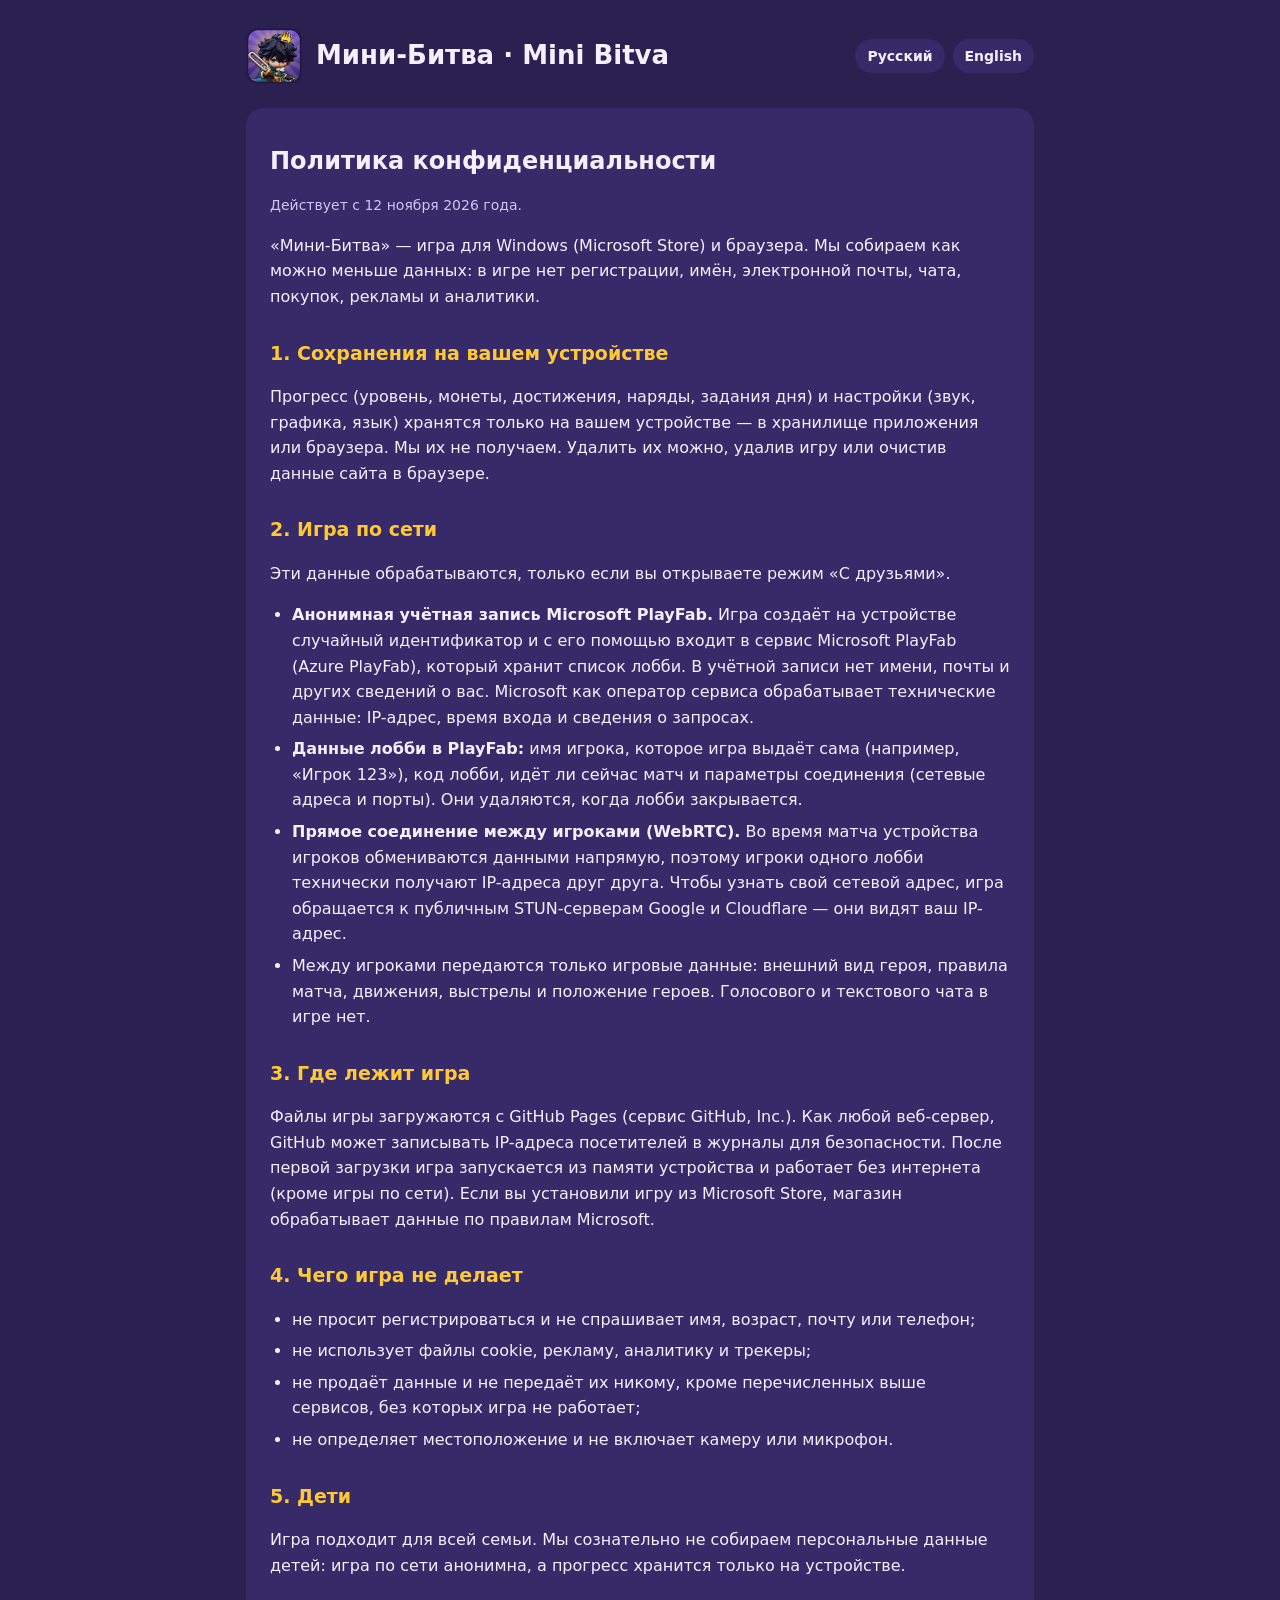
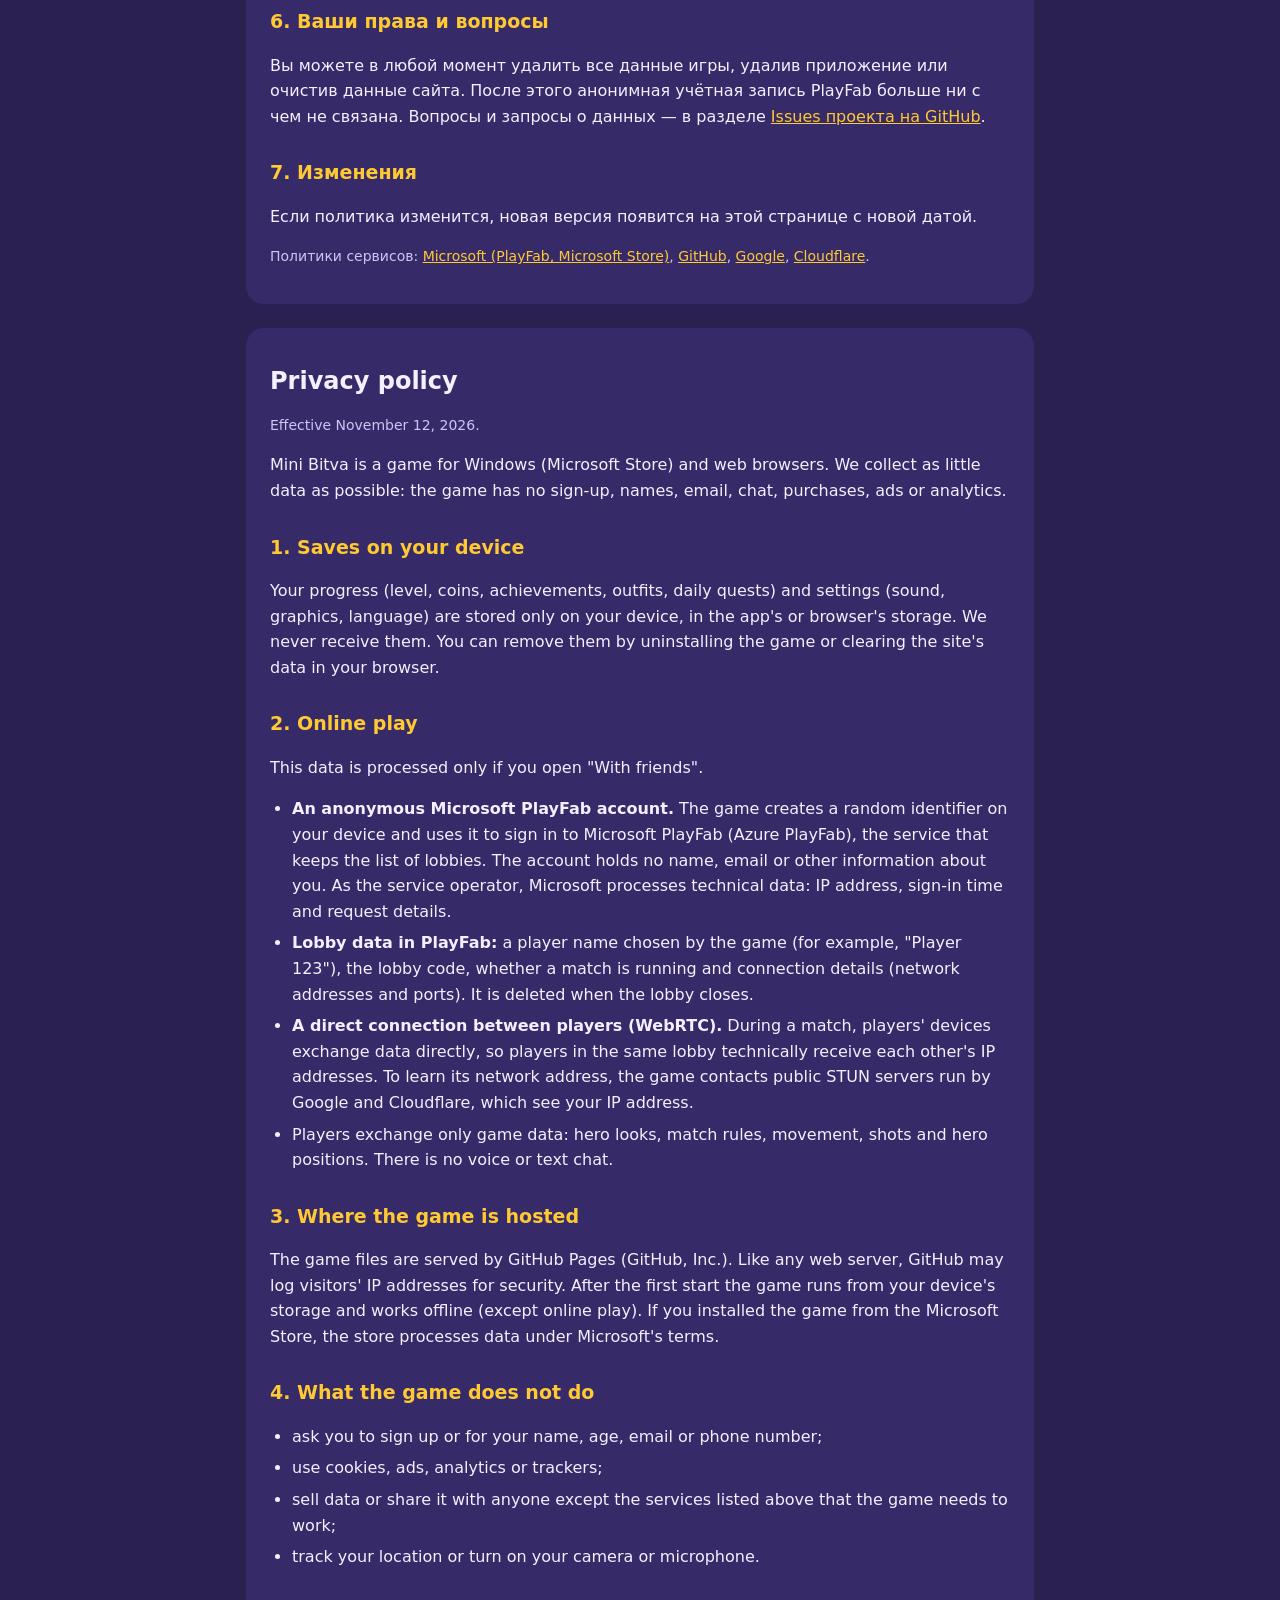
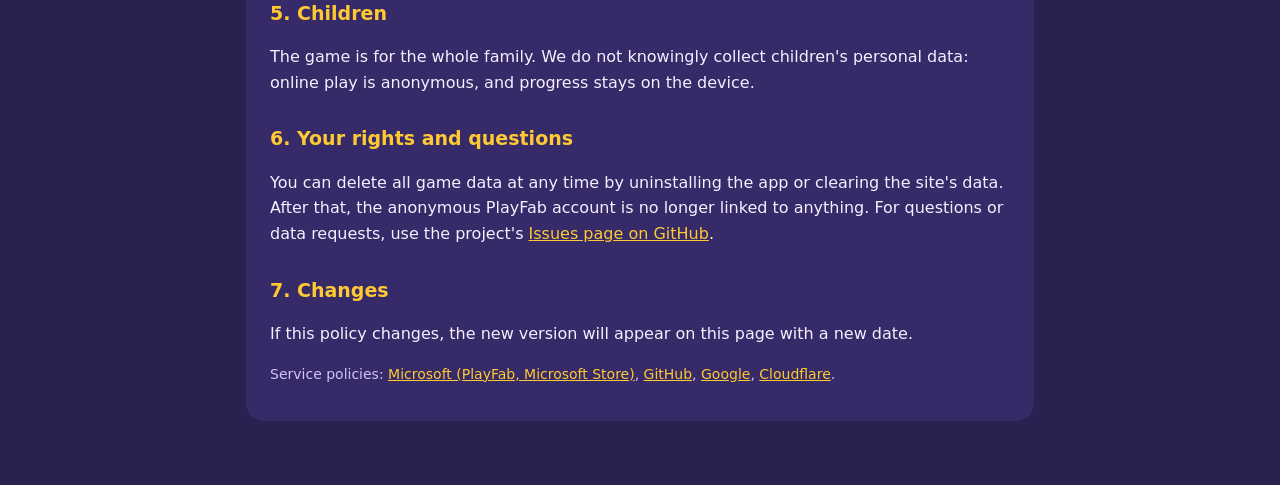
==== privacy.html @ e7b1a183 "Mini Bitva web version (PWA): game files" ====
<!doctype html>
<html lang="ru">
  <head>
    <meta charset="utf-8" />
    <meta name="viewport" content="width=device-width,initial-scale=1" />
    <meta name="theme-color" content="#2a2150" />
    <title>Мини-Битва — политика конфиденциальности · Privacy policy</title>
    <link rel="icon" href="icon-48.png" sizes="48x48" />
    <style>
      :root {
        color-scheme: dark;
        --bg: #2a2150;
        --panel: #362a68;
        --text: #f4f0ff;
        --muted: #cfc4f5;
        --gold: #ffc933;
      }
      * {
        box-sizing: border-box;
      }
      body {
        margin: 0;
        background: var(--bg);
        color: var(--text);
        font: 16px/1.6 system-ui, -apple-system, "Segoe UI", Roboto, sans-serif;
      }
      main {
        max-width: 820px;
        margin: 0 auto;
        padding: 28px 16px 64px;
      }
      header {
        display: flex;
        align-items: center;
        gap: 14px;
        flex-wrap: wrap;
      }
      header img {
        width: 56px;
        height: 56px;
      }
      header nav {
        margin-left: auto;
        display: flex;
        gap: 8px;
      }
      header nav a {
        padding: 6px 12px;
        border-radius: 999px;
        background: var(--panel);
        color: var(--text);
        text-decoration: none;
        font-weight: 700;
        font-size: 14px;
      }
      h1 {
        margin: 0;
        font-size: 26px;
        line-height: 1.2;
      }
      h2 {
        color: var(--gold);
        font-size: 19px;
        margin: 28px 0 6px;
      }
      section.lang {
        background: var(--panel);
        border-radius: 18px;
        padding: 6px 24px 22px;
        margin-top: 24px;
      }
      .date,
      .note {
        color: var(--muted);
        font-size: 14px;
      }
      a {
        color: var(--gold);
      }
      ul {
        padding-left: 22px;
      }
      li + li {
        margin-top: 6px;
      }
    </style>
  </head>
  <body>
    <main>
      <header>
        <img src="icon-192.png" alt="" />
        <h1>Мини-Битва · Mini Bitva</h1>
        <nav><a href="#ru">Русский</a><a href="#en">English</a></nav>
      </header>

      <section class="lang" id="ru" lang="ru">
        <h2 style="color: var(--text); font-size: 24px">Политика конфиденциальности</h2>
        <p class="date">Действует с 12 ноября 2026 года.</p>
        <p>
          «Мини-Битва» — игра для Windows (Microsoft Store) и браузера. Мы собираем как можно меньше данных: в игре нет регистрации, имён, электронной почты,
          чата, покупок, рекламы и аналитики.
        </p>

        <h2>1. Сохранения на вашем устройстве</h2>
        <p>
          Прогресс (уровень, монеты, достижения, наряды, задания дня) и настройки (звук, графика, язык) хранятся только на вашем устройстве — в хранилище
          приложения или браузера. Мы их не получаем. Удалить их можно, удалив игру или очистив данные сайта в браузере.
        </p>

        <h2>2. Игра по сети</h2>
        <p>Эти данные обрабатываются, только если вы открываете режим «С друзьями».</p>
        <ul>
          <li>
            <b>Анонимная учётная запись Microsoft PlayFab.</b> Игра создаёт на устройстве случайный идентификатор и с его помощью входит в сервис Microsoft
            PlayFab (Azure PlayFab), который хранит список лобби. В учётной записи нет имени, почты и других сведений о вас. Microsoft как оператор сервиса
            обрабатывает технические данные: IP-адрес, время входа и сведения о запросах.
          </li>
          <li>
            <b>Данные лобби в PlayFab:</b> имя игрока, которое игра выдаёт сама (например, «Игрок 123»), код лобби, идёт ли сейчас матч и параметры
            соединения (сетевые адреса и порты). Они удаляются, когда лобби закрывается.
          </li>
          <li>
            <b>Прямое соединение между игроками (WebRTC).</b> Во время матча устройства игроков обмениваются данными напрямую, поэтому игроки одного лобби
            технически получают IP-адреса друг друга. Чтобы узнать свой сетевой адрес, игра обращается к публичным STUN-серверам Google и Cloudflare — они
            видят ваш IP-адрес.
          </li>
          <li>Между игроками передаются только игровые данные: внешний вид героя, правила матча, движения, выстрелы и положение героев. Голосового и текстового чата в игре нет.</li>
        </ul>

        <h2>3. Где лежит игра</h2>
        <p>
          Файлы игры загружаются с GitHub Pages (сервис GitHub, Inc.). Как любой веб-сервер, GitHub может записывать IP-адреса посетителей в журналы для
          безопасности. После первой загрузки игра запускается из памяти устройства и работает без интернета (кроме игры по сети). Если вы установили игру
          из Microsoft Store, магазин обрабатывает данные по правилам Microsoft.
        </p>

        <h2>4. Чего игра не делает</h2>
        <ul>
          <li>не просит регистрироваться и не спрашивает имя, возраст, почту или телефон;</li>
          <li>не использует файлы cookie, рекламу, аналитику и трекеры;</li>
          <li>не продаёт данные и не передаёт их никому, кроме перечисленных выше сервисов, без которых игра не работает;</li>
          <li>не определяет местоположение и не включает камеру или микрофон.</li>
        </ul>

        <h2>5. Дети</h2>
        <p>
          Игра подходит для всей семьи. Мы сознательно не собираем персональные данные детей: игра по сети анонимна, а прогресс хранится только на устройстве.
        </p>

        <h2>6. Ваши права и вопросы</h2>
        <p>
          Вы можете в любой момент удалить все данные игры, удалив приложение или очистив данные сайта. После этого анонимная учётная запись PlayFab больше
          ни с чем не связана. Вопросы и запросы о данных — в разделе
          <a href="https://github.com/Zheka0014/mini-bitva/issues" rel="noopener">Issues проекта на GitHub</a>.
        </p>

        <h2>7. Изменения</h2>
        <p>Если политика изменится, новая версия появится на этой странице с новой датой.</p>
        <p class="note">
          Политики сервисов: <a href="https://privacy.microsoft.com/privacystatement" rel="noopener">Microsoft (PlayFab, Microsoft Store)</a>,
          <a href="https://docs.github.com/site-policy/privacy-policies/github-general-privacy-statement" rel="noopener">GitHub</a>,
          <a href="https://policies.google.com/privacy" rel="noopener">Google</a>, <a href="https://www.cloudflare.com/privacypolicy/" rel="noopener">Cloudflare</a>.
        </p>
      </section>

      <section class="lang" id="en" lang="en">
        <h2 style="color: var(--text); font-size: 24px">Privacy policy</h2>
        <p class="date">Effective November 12, 2026.</p>
        <p>
          Mini Bitva is a game for Windows (Microsoft Store) and web browsers. We collect as little data as possible: the game has no sign-up, names, email,
          chat, purchases, ads or analytics.
        </p>

        <h2>1. Saves on your device</h2>
        <p>
          Your progress (level, coins, achievements, outfits, daily quests) and settings (sound, graphics, language) are stored only on your device, in the
          app's or browser's storage. We never receive them. You can remove them by uninstalling the game or clearing the site's data in your browser.
        </p>

        <h2>2. Online play</h2>
        <p>This data is processed only if you open "With friends".</p>
        <ul>
          <li>
            <b>An anonymous Microsoft PlayFab account.</b> The game creates a random identifier on your device and uses it to sign in to Microsoft PlayFab
            (Azure PlayFab), the service that keeps the list of lobbies. The account holds no name, email or other information about you. As the service
            operator, Microsoft processes technical data: IP address, sign-in time and request details.
          </li>
          <li>
            <b>Lobby data in PlayFab:</b> a player name chosen by the game (for example, "Player 123"), the lobby code, whether a match is running and
            connection details (network addresses and ports). It is deleted when the lobby closes.
          </li>
          <li>
            <b>A direct connection between players (WebRTC).</b> During a match, players' devices exchange data directly, so players in the same lobby
            technically receive each other's IP addresses. To learn its network address, the game contacts public STUN servers run by Google and Cloudflare,
            which see your IP address.
          </li>
          <li>Players exchange only game data: hero looks, match rules, movement, shots and hero positions. There is no voice or text chat.</li>
        </ul>

        <h2>3. Where the game is hosted</h2>
        <p>
          The game files are served by GitHub Pages (GitHub, Inc.). Like any web server, GitHub may log visitors' IP addresses for security. After the first
          start the game runs from your device's storage and works offline (except online play). If you installed the game from the Microsoft Store, the store
          processes data under Microsoft's terms.
        </p>

        <h2>4. What the game does not do</h2>
        <ul>
          <li>ask you to sign up or for your name, age, email or phone number;</li>
          <li>use cookies, ads, analytics or trackers;</li>
          <li>sell data or share it with anyone except the services listed above that the game needs to work;</li>
          <li>track your location or turn on your camera or microphone.</li>
        </ul>

        <h2>5. Children</h2>
        <p>The game is for the whole family. We do not knowingly collect children's personal data: online play is anonymous, and progress stays on the device.</p>

        <h2>6. Your rights and questions</h2>
        <p>
          You can delete all game data at any time by uninstalling the app or clearing the site's data. After that, the anonymous PlayFab account is no longer
          linked to anything. For questions or data requests, use the project's
          <a href="https://github.com/Zheka0014/mini-bitva/issues" rel="noopener">Issues page on GitHub</a>.
        </p>

        <h2>7. Changes</h2>
        <p>If this policy changes, the new version will appear on this page with a new date.</p>
        <p class="note">
          Service policies: <a href="https://privacy.microsoft.com/privacystatement" rel="noopener">Microsoft (PlayFab, Microsoft Store)</a>,
          <a href="https://docs.github.com/site-policy/privacy-policies/github-general-privacy-statement" rel="noopener">GitHub</a>,
          <a href="https://policies.google.com/privacy" rel="noopener">Google</a>, <a href="https://www.cloudflare.com/privacypolicy/" rel="noopener">Cloudflare</a>.
        </p>
      </section>
    </main>
  </body>
</html>
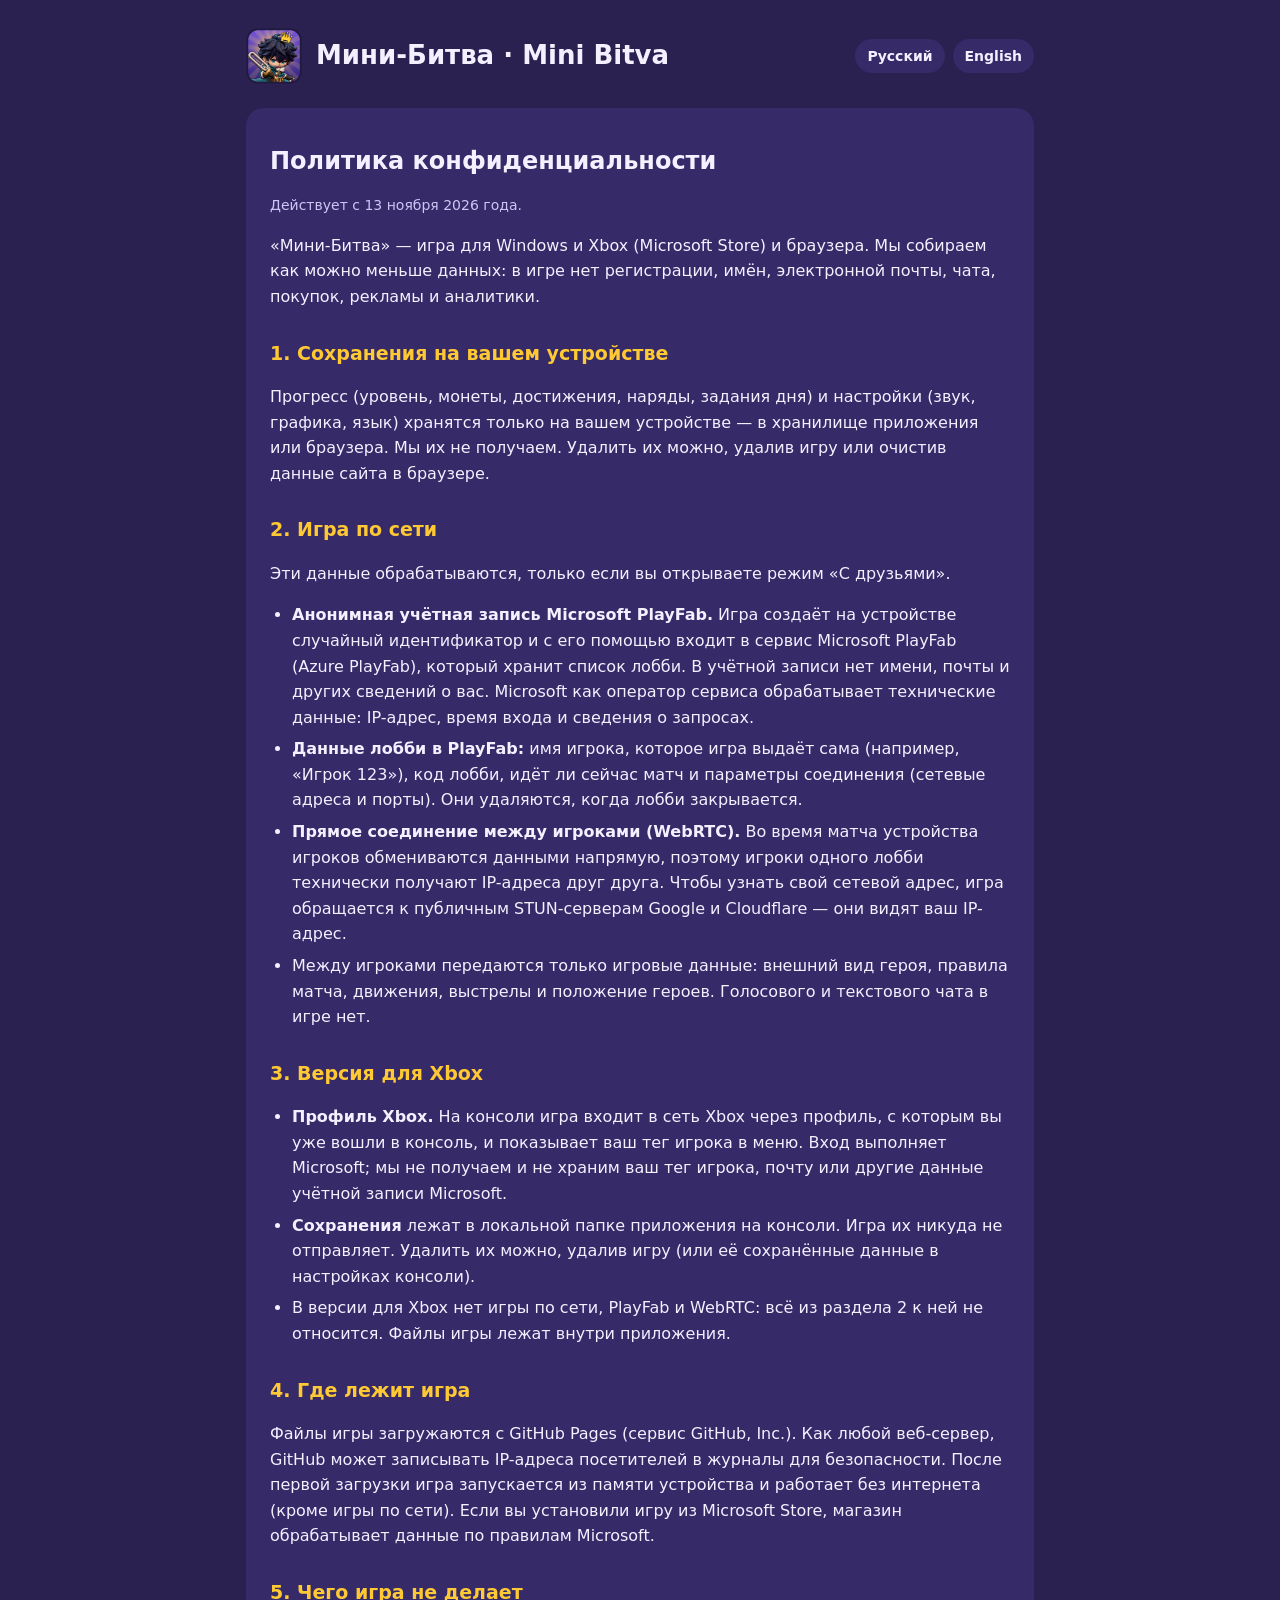
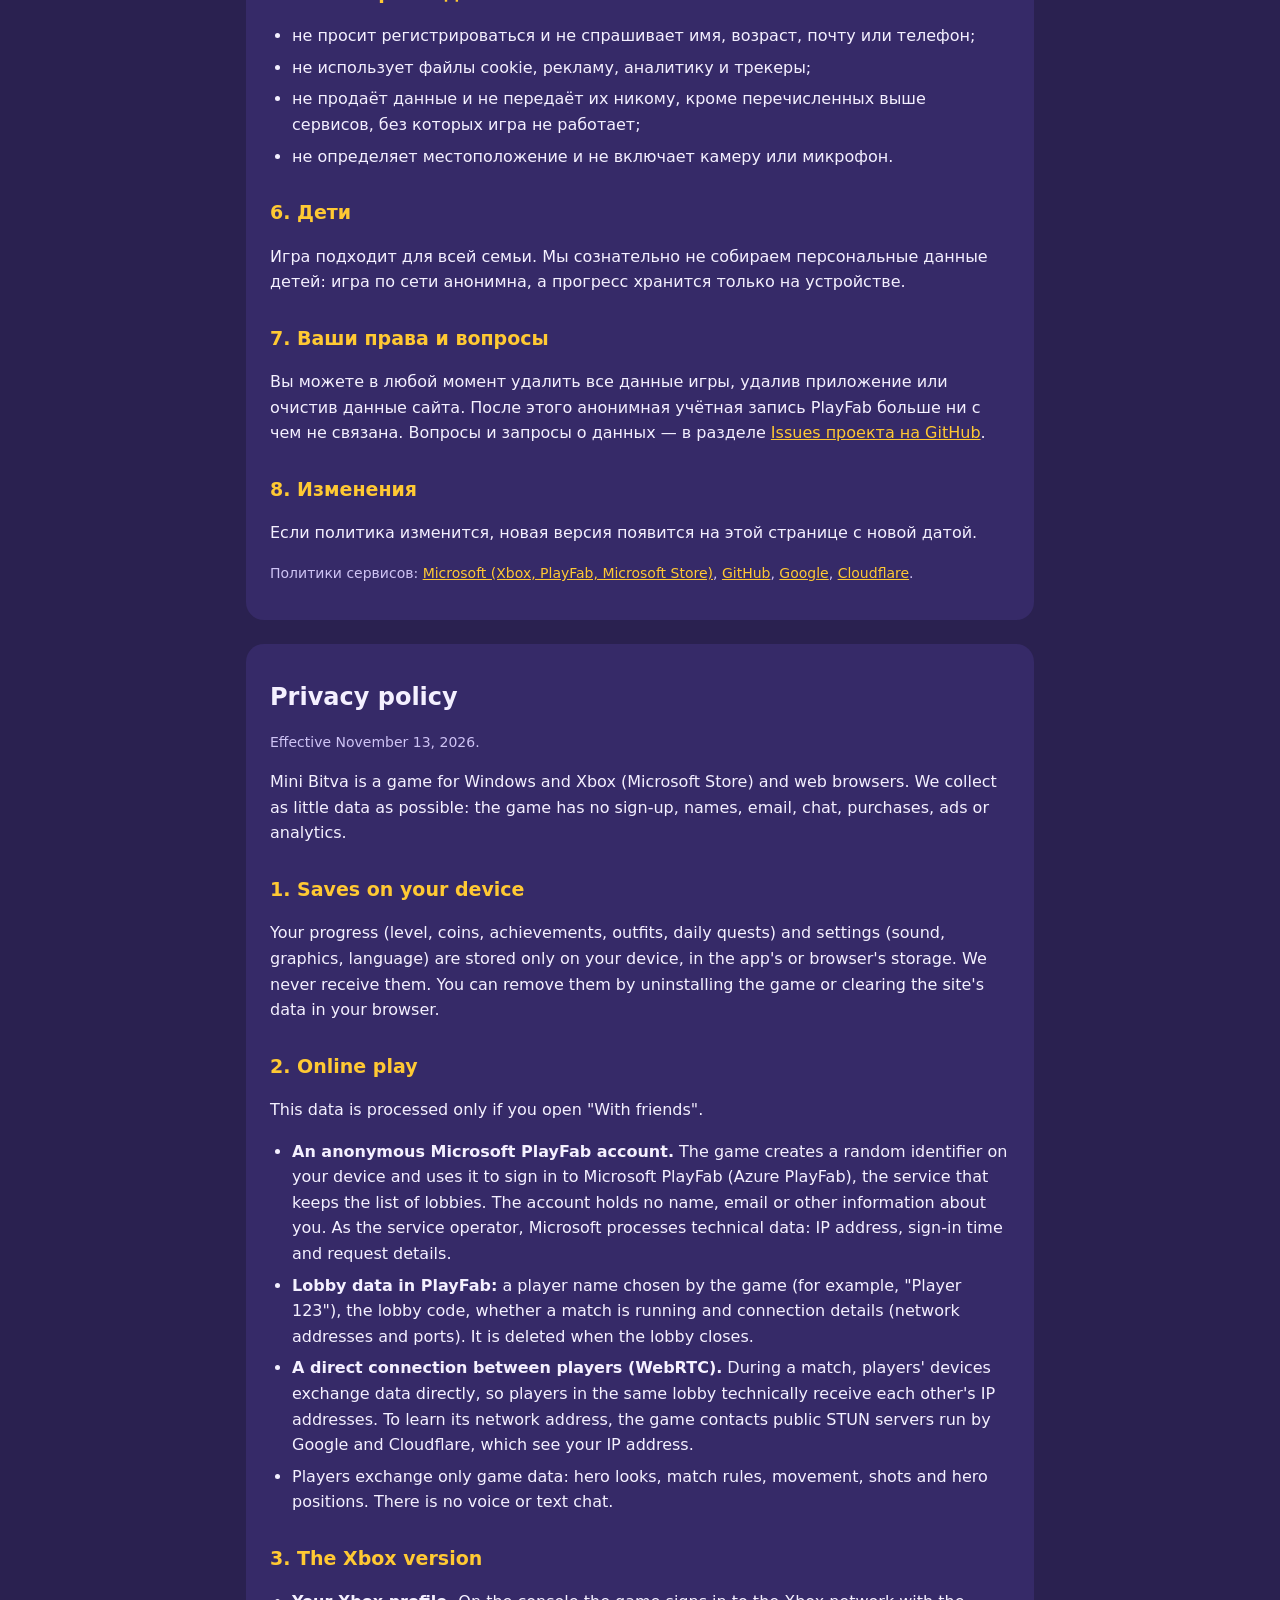
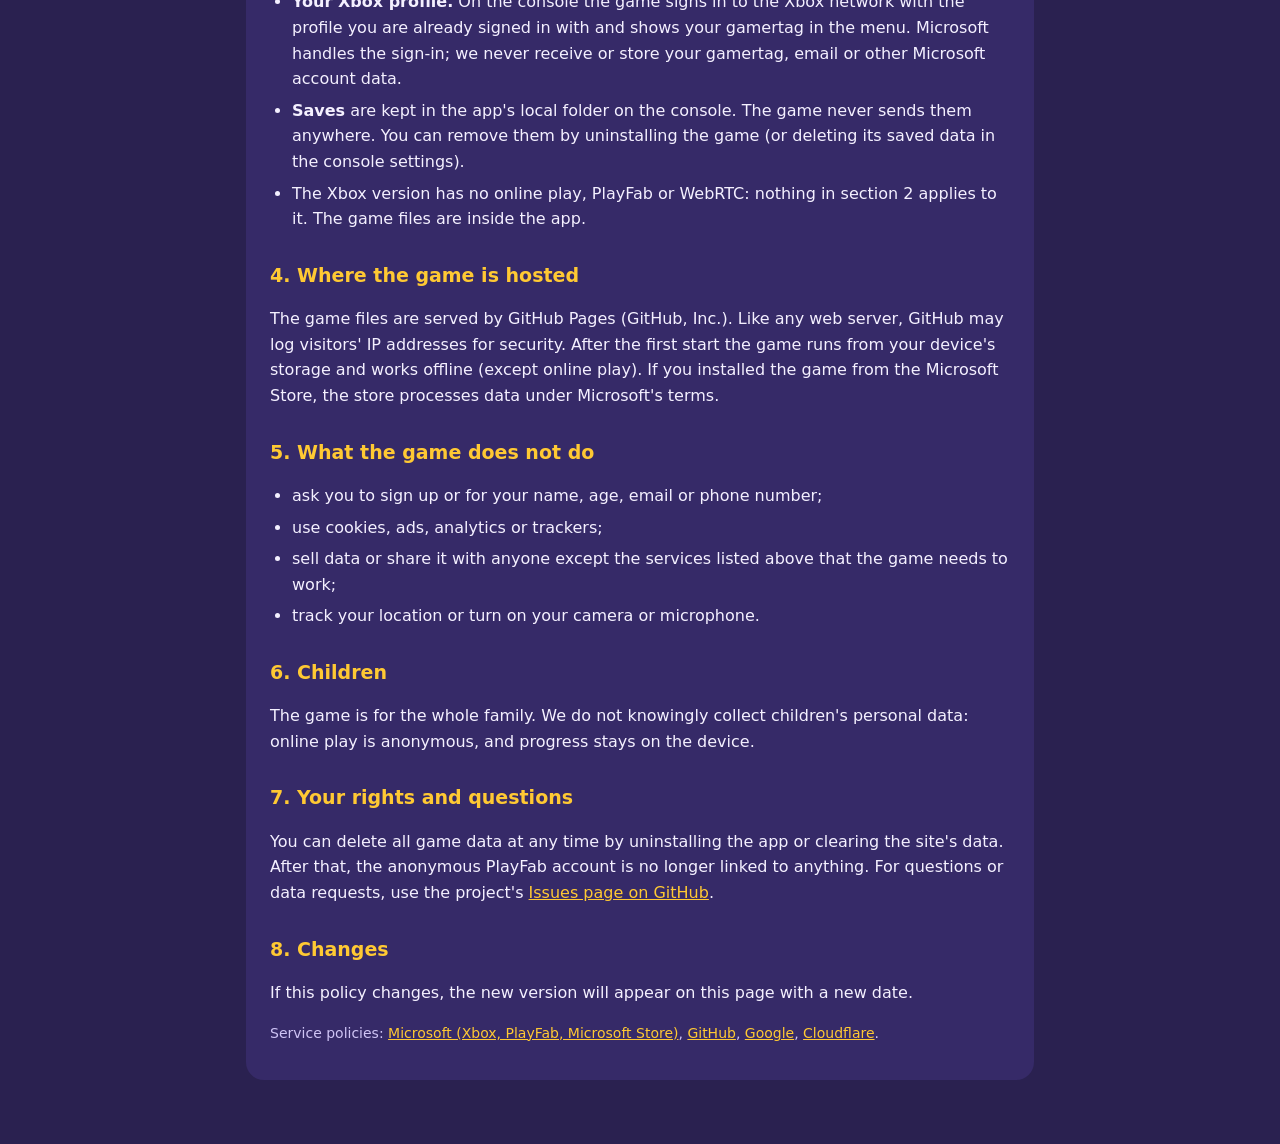
==== commit 92ec8fde: "Privacy policy: Xbox version" ====
--- a/privacy.html
+++ b/privacy.html
@@ -95,9 +95,9 @@
 
       <section class="lang" id="ru" lang="ru">
         <h2 style="color: var(--text); font-size: 24px">Политика конфиденциальности</h2>
-        <p class="date">Действует с 12 ноября 2026 года.</p>
-        <p>
-          «Мини-Битва» — игра для Windows (Microsoft Store) и браузера. Мы собираем как можно меньше данных: в игре нет регистрации, имён, электронной почты,
+        <p class="date">Действует с 13 ноября 2026 года.</p>
+        <p>
+          «Мини-Битва» — игра для Windows и Xbox (Microsoft Store) и браузера. Мы собираем как можно меньше данных: в игре нет регистрации, имён, электронной почты,
           чата, покупок, рекламы и аналитики.
         </p>
 
@@ -127,14 +127,27 @@
           <li>Между игроками передаются только игровые данные: внешний вид героя, правила матча, движения, выстрелы и положение героев. Голосового и текстового чата в игре нет.</li>
         </ul>
 
-        <h2>3. Где лежит игра</h2>
+        <h2>3. Версия для Xbox</h2>
+        <ul>
+          <li>
+            <b>Профиль Xbox.</b> На консоли игра входит в сеть Xbox через профиль, с которым вы уже вошли в консоль, и показывает ваш тег игрока в меню.
+            Вход выполняет Microsoft; мы не получаем и не храним ваш тег игрока, почту или другие данные учётной записи Microsoft.
+          </li>
+          <li>
+            <b>Сохранения</b> лежат в локальной папке приложения на консоли. Игра их никуда не отправляет. Удалить их можно, удалив игру
+            (или её сохранённые данные в настройках консоли).
+          </li>
+          <li>В версии для Xbox нет игры по сети, PlayFab и WebRTC: всё из раздела 2 к ней не относится. Файлы игры лежат внутри приложения.</li>
+        </ul>
+
+        <h2>4. Где лежит игра</h2>
         <p>
           Файлы игры загружаются с GitHub Pages (сервис GitHub, Inc.). Как любой веб-сервер, GitHub может записывать IP-адреса посетителей в журналы для
           безопасности. После первой загрузки игра запускается из памяти устройства и работает без интернета (кроме игры по сети). Если вы установили игру
           из Microsoft Store, магазин обрабатывает данные по правилам Microsoft.
         </p>
 
-        <h2>4. Чего игра не делает</h2>
+        <h2>5. Чего игра не делает</h2>
         <ul>
           <li>не просит регистрироваться и не спрашивает имя, возраст, почту или телефон;</li>
           <li>не использует файлы cookie, рекламу, аналитику и трекеры;</li>
@@ -142,22 +155,22 @@
           <li>не определяет местоположение и не включает камеру или микрофон.</li>
         </ul>
 
-        <h2>5. Дети</h2>
+        <h2>6. Дети</h2>
         <p>
           Игра подходит для всей семьи. Мы сознательно не собираем персональные данные детей: игра по сети анонимна, а прогресс хранится только на устройстве.
         </p>
 
-        <h2>6. Ваши права и вопросы</h2>
+        <h2>7. Ваши права и вопросы</h2>
         <p>
           Вы можете в любой момент удалить все данные игры, удалив приложение или очистив данные сайта. После этого анонимная учётная запись PlayFab больше
           ни с чем не связана. Вопросы и запросы о данных — в разделе
           <a href="https://github.com/Zheka0014/mini-bitva/issues" rel="noopener">Issues проекта на GitHub</a>.
         </p>
 
-        <h2>7. Изменения</h2>
+        <h2>8. Изменения</h2>
         <p>Если политика изменится, новая версия появится на этой странице с новой датой.</p>
         <p class="note">
-          Политики сервисов: <a href="https://privacy.microsoft.com/privacystatement" rel="noopener">Microsoft (PlayFab, Microsoft Store)</a>,
+          Политики сервисов: <a href="https://privacy.microsoft.com/privacystatement" rel="noopener">Microsoft (Xbox, PlayFab, Microsoft Store)</a>,
           <a href="https://docs.github.com/site-policy/privacy-policies/github-general-privacy-statement" rel="noopener">GitHub</a>,
           <a href="https://policies.google.com/privacy" rel="noopener">Google</a>, <a href="https://www.cloudflare.com/privacypolicy/" rel="noopener">Cloudflare</a>.
         </p>
@@ -165,9 +178,9 @@
 
       <section class="lang" id="en" lang="en">
         <h2 style="color: var(--text); font-size: 24px">Privacy policy</h2>
-        <p class="date">Effective November 12, 2026.</p>
-        <p>
-          Mini Bitva is a game for Windows (Microsoft Store) and web browsers. We collect as little data as possible: the game has no sign-up, names, email,
+        <p class="date">Effective November 13, 2026.</p>
+        <p>
+          Mini Bitva is a game for Windows and Xbox (Microsoft Store) and web browsers. We collect as little data as possible: the game has no sign-up, names, email,
           chat, purchases, ads or analytics.
         </p>
 
@@ -197,14 +210,27 @@
           <li>Players exchange only game data: hero looks, match rules, movement, shots and hero positions. There is no voice or text chat.</li>
         </ul>
 
-        <h2>3. Where the game is hosted</h2>
+        <h2>3. The Xbox version</h2>
+        <ul>
+          <li>
+            <b>Your Xbox profile.</b> On the console the game signs in to the Xbox network with the profile you are already signed in with and shows
+            your gamertag in the menu. Microsoft handles the sign-in; we never receive or store your gamertag, email or other Microsoft account data.
+          </li>
+          <li>
+            <b>Saves</b> are kept in the app's local folder on the console. The game never sends them anywhere. You can remove them by uninstalling
+            the game (or deleting its saved data in the console settings).
+          </li>
+          <li>The Xbox version has no online play, PlayFab or WebRTC: nothing in section 2 applies to it. The game files are inside the app.</li>
+        </ul>
+
+        <h2>4. Where the game is hosted</h2>
         <p>
           The game files are served by GitHub Pages (GitHub, Inc.). Like any web server, GitHub may log visitors' IP addresses for security. After the first
           start the game runs from your device's storage and works offline (except online play). If you installed the game from the Microsoft Store, the store
           processes data under Microsoft's terms.
         </p>
 
-        <h2>4. What the game does not do</h2>
+        <h2>5. What the game does not do</h2>
         <ul>
           <li>ask you to sign up or for your name, age, email or phone number;</li>
           <li>use cookies, ads, analytics or trackers;</li>
@@ -212,20 +238,20 @@
           <li>track your location or turn on your camera or microphone.</li>
         </ul>
 
-        <h2>5. Children</h2>
+        <h2>6. Children</h2>
         <p>The game is for the whole family. We do not knowingly collect children's personal data: online play is anonymous, and progress stays on the device.</p>
 
-        <h2>6. Your rights and questions</h2>
+        <h2>7. Your rights and questions</h2>
         <p>
           You can delete all game data at any time by uninstalling the app or clearing the site's data. After that, the anonymous PlayFab account is no longer
           linked to anything. For questions or data requests, use the project's
           <a href="https://github.com/Zheka0014/mini-bitva/issues" rel="noopener">Issues page on GitHub</a>.
         </p>
 
-        <h2>7. Changes</h2>
+        <h2>8. Changes</h2>
         <p>If this policy changes, the new version will appear on this page with a new date.</p>
         <p class="note">
-          Service policies: <a href="https://privacy.microsoft.com/privacystatement" rel="noopener">Microsoft (PlayFab, Microsoft Store)</a>,
+          Service policies: <a href="https://privacy.microsoft.com/privacystatement" rel="noopener">Microsoft (Xbox, PlayFab, Microsoft Store)</a>,
           <a href="https://docs.github.com/site-policy/privacy-policies/github-general-privacy-statement" rel="noopener">GitHub</a>,
           <a href="https://policies.google.com/privacy" rel="noopener">Google</a>, <a href="https://www.cloudflare.com/privacypolicy/" rel="noopener">Cloudflare</a>.
         </p>
